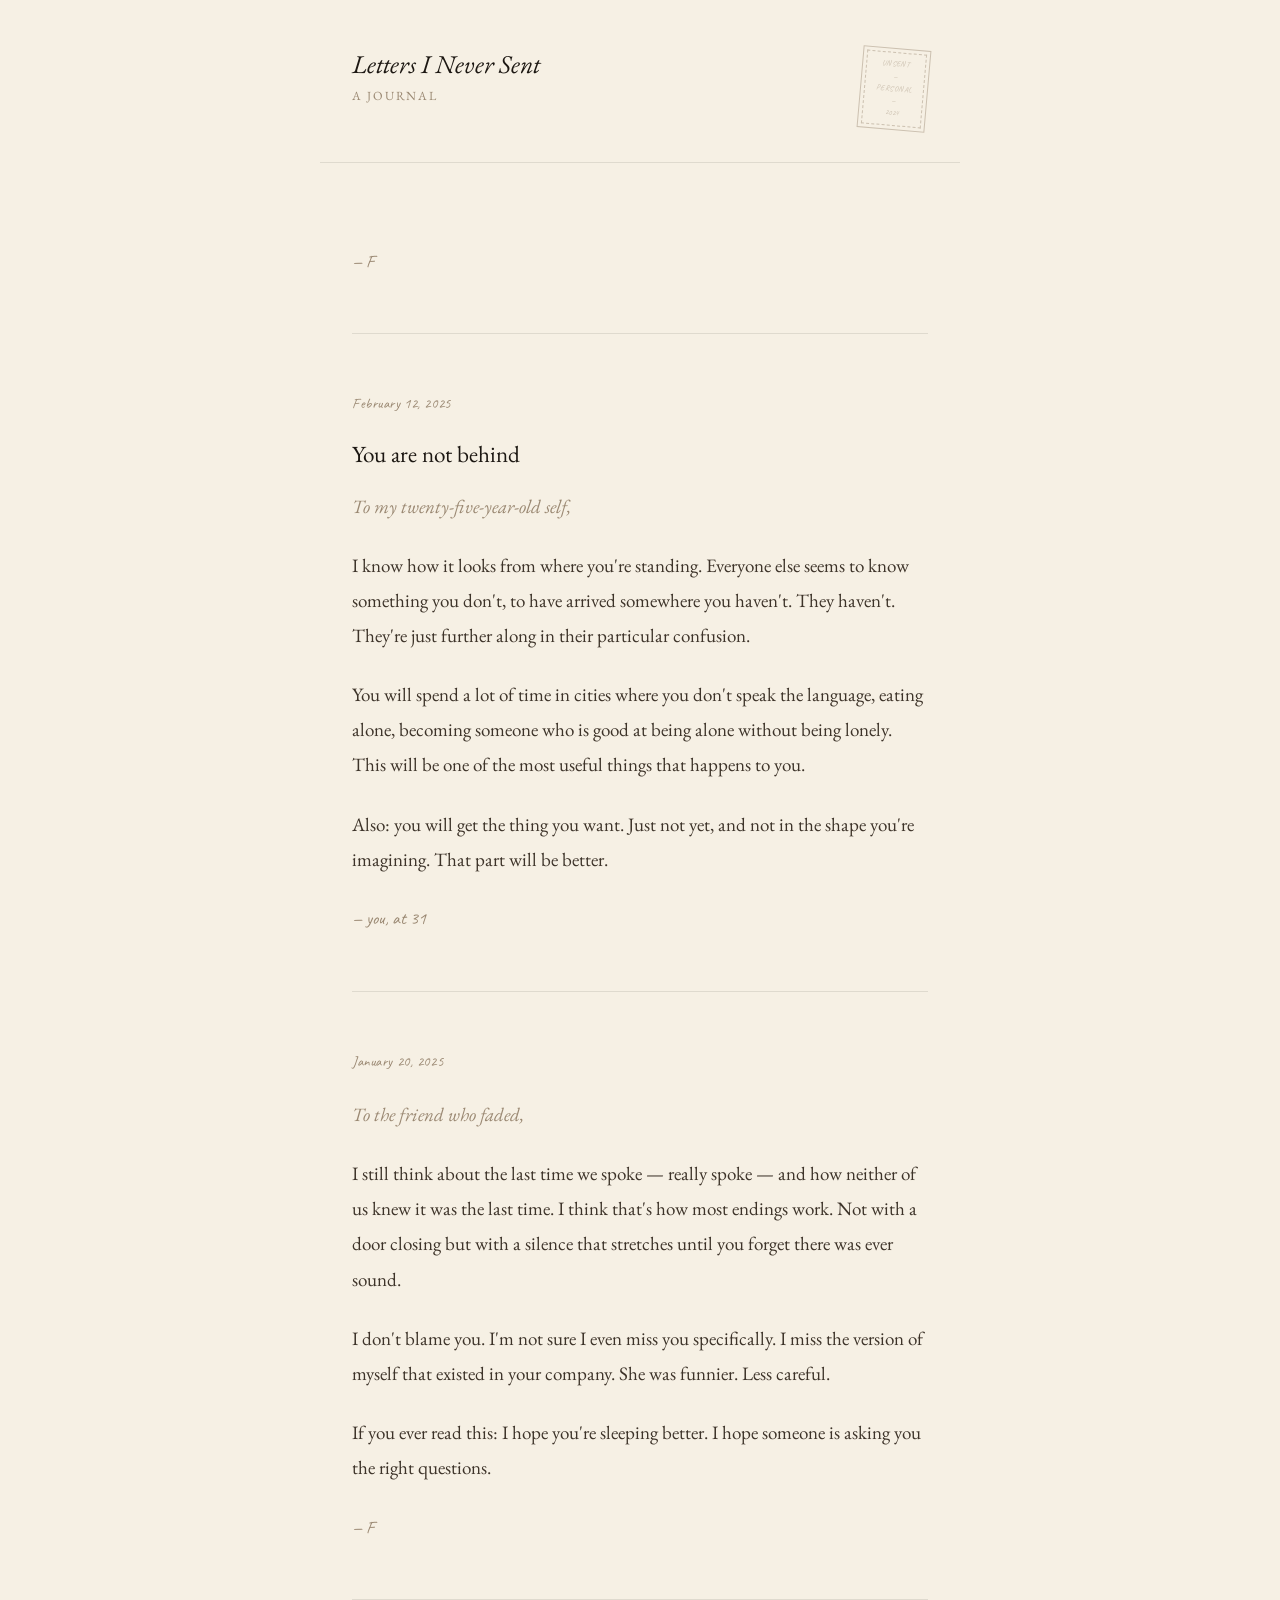
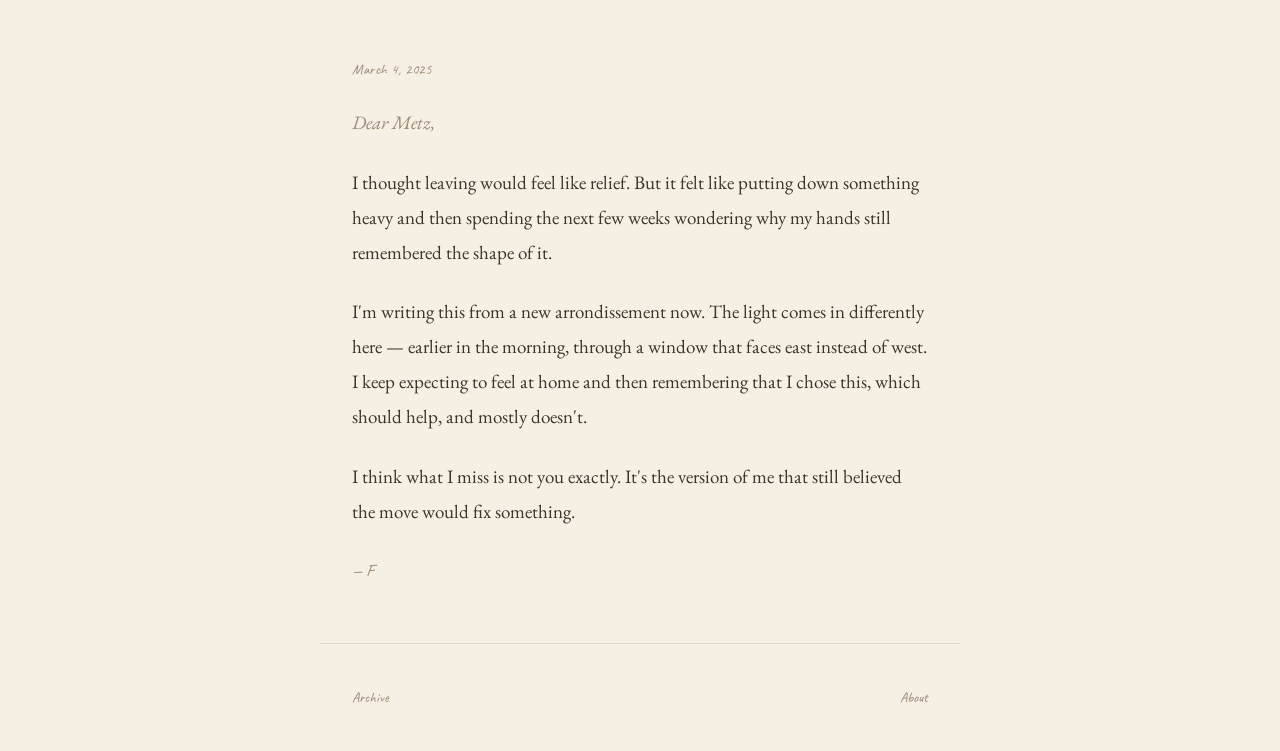
==== index.html @ 896125c0 "Add static landing page for Letters I Never Sent Static HTML/CSS implementation of the journal desig" ====
<!DOCTYPE html>
<html lang="en">
<head>
  <meta charset="UTF-8">
  <meta name="viewport" content="width=device-width, initial-scale=1.0">
  <title>Letters I Never Sent — A Journal</title>
  <link rel="stylesheet" href="style.css">
  <link rel="preconnect" href="https://fonts.googleapis.com">
  <link rel="preconnect" href="https://fonts.gstatic.com" crossorigin>
  <link href="https://fonts.googleapis.com/css2?family=EB+Garamond:ital,wght@0,400;0,500;1,400;1,500&family=Caveat:wght@400;500&display=swap" rel="stylesheet">
</head>
<body>
  <div class="site">

    <!-- Header -->
    <header class="site-header">
      <div class="header-inner">
        <div class="site-branding">
          <h1 class="site-title">Letters I Never Sent</h1>
          <p class="site-description">A Journal</p>
        </div>
        <div class="stamp" aria-hidden="true">
          <div class="stamp-inner">unsent<br>&#8212;<br>personal<br>&#8212;<br>2024</div>
        </div>
      </div>
    </header>

    <!-- Letters -->
    <main class="site-main">

      <!-- Letter 1: "— F" signature only (top of page) -->
      <article class="letter">
        <div class="letter-body">
          <p><span class="letter-sign">&mdash; F</span></p>
        </div>
      </article>

      <!-- Letter 2: You are not behind -->
      <article class="letter">
        <span class="letter-date">February 12, 2025</span>
        <h2 class="letter-title">You are not behind</h2>
        <div class="letter-body">
          <p><em>To my twenty-five-year-old self,</em></p>
          <p>I know how it looks from where you're standing. Everyone else seems to know something you don't, to have arrived somewhere you haven't. They haven't. They're just further along in their particular confusion.</p>
          <p>You will spend a lot of time in cities where you don't speak the language, eating alone, becoming someone who is good at being alone without being lonely. This will be one of the most useful things that happens to you.</p>
          <p>Also: you will get the thing you want. Just not yet, and not in the shape you're imagining. That part will be better.</p>
          <p><span class="letter-sign">&mdash; you, at 31</span></p>
        </div>
      </article>

      <!-- Letter 3: To the friend who faded -->
      <article class="letter">
        <span class="letter-date">January 20, 2025</span>
        <div class="letter-body">
          <p><em>To the friend who faded,</em></p>
          <p>I still think about the last time we spoke — really spoke — and how neither of us knew it was the last time. I think that's how most endings work. Not with a door closing but with a silence that stretches until you forget there was ever sound.</p>
          <p>I don't blame you. I'm not sure I even miss you specifically. I miss the version of myself that existed in your company. She was funnier. Less careful.</p>
          <p>If you ever read this: I hope you're sleeping better. I hope someone is asking you the right questions.</p>
          <p><span class="letter-sign">&mdash; F</span></p>
        </div>
      </article>

      <!-- Letter 4: Dear Metz -->
      <article class="letter">
        <span class="letter-date">March 4, 2025</span>
        <div class="letter-body">
          <p><em>Dear Metz,</em></p>
          <p>I thought leaving would feel like relief. But it felt like putting down something heavy and then spending the next few weeks wondering why my hands still remembered the shape of it.</p>
          <p>I'm writing this from a new arrondissement now. The light comes in differently here — earlier in the morning, through a window that faces east instead of west. I keep expecting to feel at home and then remembering that I chose this, which should help, and mostly doesn't.</p>
          <p>I think what I miss is not you exactly. It's the version of me that still believed the move would fix something.</p>
          <p><span class="letter-sign">&mdash; F</span></p>
        </div>
      </article>

    </main>

    <!-- Footer -->
    <footer class="site-footer">
      <a href="#">Archive</a>
      <a href="#">About</a>
    </footer>

  </div>
</body>
</html>
---- style.css ----
/* ==========================================================================
   Letters I Never Sent — Stylesheet
   ========================================================================== */

/* Reset */
*, *::before, *::after {
  margin: 0;
  padding: 0;
  box-sizing: border-box;
}

/* Base */
body {
  font-family: "EB Garamond", Georgia, serif;
  font-size: 19px;
  line-height: 1.85;
  color: #3d3329;
  background: #f6f0e4;
  -webkit-font-smoothing: antialiased;
  -moz-osx-font-smoothing: grayscale;
}

/* Site wrapper */
.site {
  background: #f6f0e4;
  min-height: 100vh;
  display: flex;
  flex-direction: column;
}

/* ==========================================================================
   Header
   ========================================================================== */

.site-header {
  max-width: 640px;
  width: 100%;
  margin: 0 auto;
  padding: 3rem 2rem 2rem;
  border-bottom: 1px solid rgba(28, 23, 18, 0.10);
}

.header-inner {
  display: flex;
  justify-content: space-between;
  align-items: flex-start;
}

.site-branding {
  flex: 1;
}

.site-title {
  font-family: "EB Garamond", Georgia, serif;
  font-style: italic;
  font-size: 1.6rem;
  font-weight: 400;
  color: #1c1712;
  line-height: 1.3;
}

.site-title a {
  color: inherit;
  text-decoration: none;
}

.site-description {
  font-family: "EB Garamond", Georgia, serif;
  font-size: 0.78rem;
  letter-spacing: 0.14em;
  text-transform: uppercase;
  color: #9a8872;
  font-style: normal;
  margin-top: 0.2rem;
}

/* Stamp */
.stamp {
  width: 68px;
  height: 82px;
  border: 1.5px solid #9a8872;
  display: flex;
  align-items: center;
  justify-content: center;
  opacity: 0.45;
  transform: rotate(5deg);
  position: relative;
  flex-shrink: 0;
  margin-left: 2rem;
}

.stamp::before {
  content: "";
  position: absolute;
  inset: 3px;
  border: 1px dashed #9a8872;
}

.stamp-inner {
  font-family: "Caveat", cursive;
  font-size: 0.48rem;
  text-align: center;
  color: #9a8872;
  line-height: 1.6;
  letter-spacing: 0.06em;
  text-transform: uppercase;
  z-index: 1;
}

/* ==========================================================================
   Main Content
   ========================================================================== */

.site-main {
  max-width: 640px;
  width: 100%;
  margin: 0 auto;
  padding: 0 2rem;
  flex: 1;
}

/* ==========================================================================
   Letter Articles
   ========================================================================== */

.letter {
  padding: 3.5rem 0;
  border-bottom: 1px solid rgba(28, 23, 18, 0.10);
}

.letter:last-of-type {
  border-bottom: none;
}

.letter-date {
  font-family: "Caveat", cursive;
  font-size: 0.9rem;
  color: #9a8872;
  letter-spacing: 0.04em;
  display: block;
  margin-bottom: 1.4rem;
}

.letter-title {
  font-family: "EB Garamond", Georgia, serif;
  font-weight: 400;
  font-size: 1.45rem;
  line-height: 1.3;
  color: #1c1712;
  margin-bottom: 1.2rem;
}

/* Salutation — first paragraph's italic */
.letter-body > p:first-child em {
  color: #9a8872;
}

/* Body paragraphs */
.letter-body p {
  margin-bottom: 1.5rem;
}

.letter-body p:last-child {
  margin-bottom: 0;
}

/* Signature */
.letter-sign {
  font-family: "Caveat", cursive;
  font-size: 1.1rem;
  color: #9a8872;
  margin-top: 1.6rem;
  display: block;
}

/* ==========================================================================
   Footer
   ========================================================================== */

.site-footer {
  max-width: 640px;
  width: 100%;
  margin: 0 auto;
  border-top: 1px solid rgba(28, 23, 18, 0.10);
  padding: 2.5rem 2rem;
  display: flex;
  justify-content: space-between;
}

.site-footer a {
  font-family: "Caveat", cursive;
  font-size: 0.9rem;
  color: #9a8872;
  text-decoration: none;
}

.site-footer a:hover {
  color: #8c4a2f;
}

/* ==========================================================================
   Responsive
   ========================================================================== */

@media (max-width: 480px) {
  body {
    font-size: 17px;
  }

  .site-header,
  .site-main,
  .site-footer {
    padding-left: 1.25rem;
    padding-right: 1.25rem;
  }

  .site-title {
    font-size: 1.35rem;
  }

  .stamp {
    width: 56px;
    height: 68px;
    margin-left: 1rem;
  }

  .stamp-inner {
    font-size: 0.4rem;
  }

  .letter {
    padding: 2.5rem 0;
  }
}
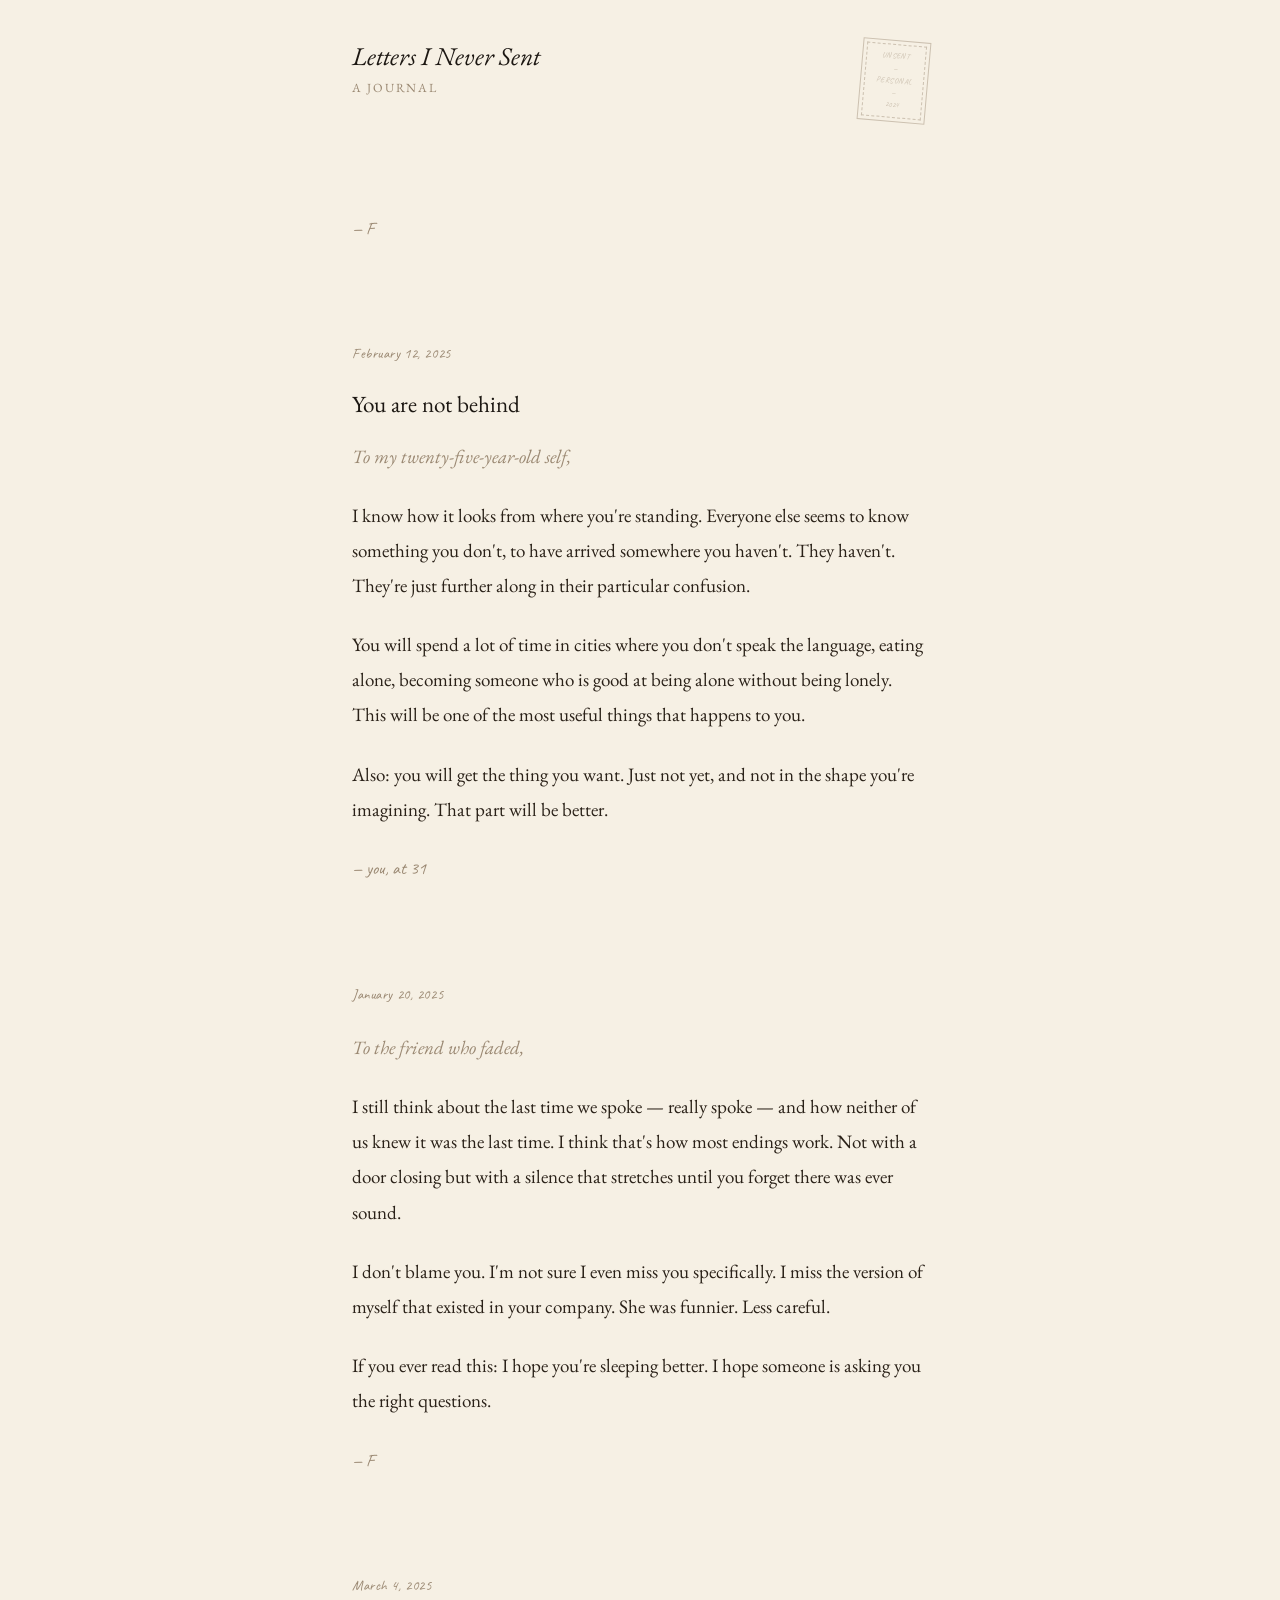
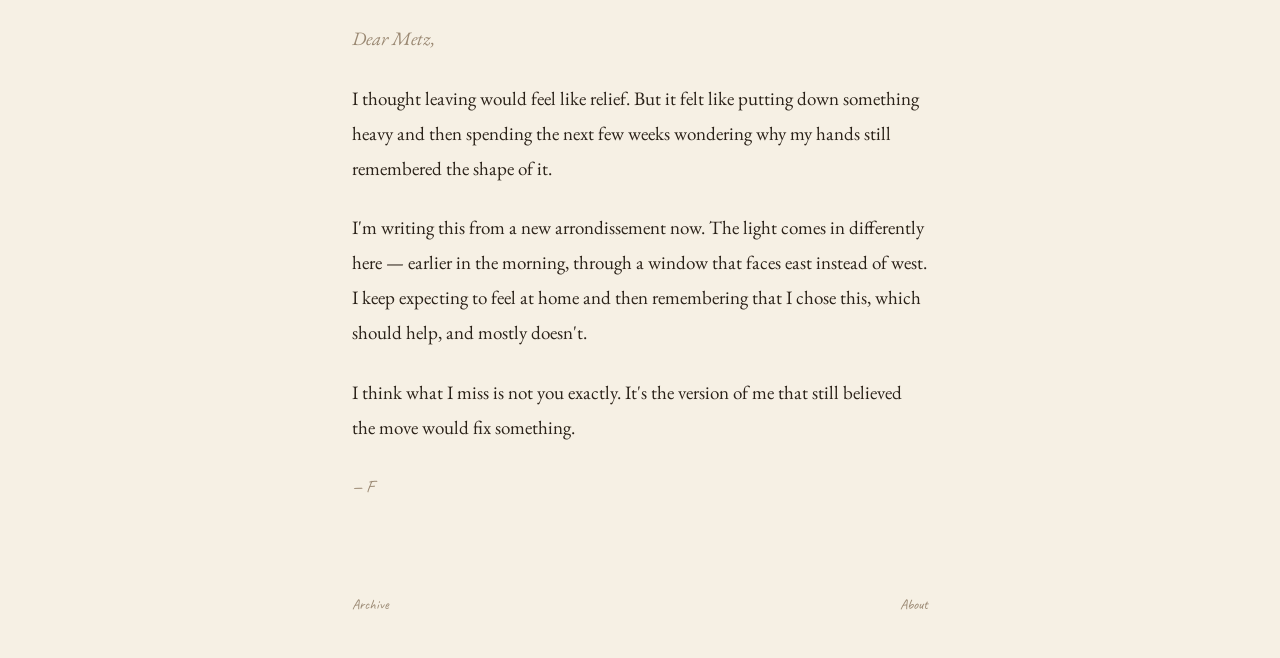
==== commit 9a438823: "Remove divider lines, darken text, tighten header spacing, add archive logic - Remove all horizontal" ====
--- a/index.html
+++ b/index.html
@@ -76,10 +76,13 @@
 
     <!-- Footer -->
     <footer class="site-footer">
-      <a href="#">Archive</a>
+      <a href="archive.html">Archive</a>
       <a href="#">About</a>
     </footer>
 
   </div>
+
+  <!-- Archive logic: hide letters beyond the 10 most recent on the homepage -->
+  <script src="archive.js"></script>
 </body>
 </html>
--- a/style.css
+++ b/style.css
@@ -14,7 +14,7 @@
   font-family: "EB Garamond", Georgia, serif;
   font-size: 19px;
   line-height: 1.85;
-  color: #3d3329;
+  color: #2a2118;
   background: #f6f0e4;
   -webkit-font-smoothing: antialiased;
   -moz-osx-font-smoothing: grayscale;
@@ -36,8 +36,7 @@
   max-width: 640px;
   width: 100%;
   margin: 0 auto;
-  padding: 3rem 2rem 2rem;
-  border-bottom: 1px solid rgba(28, 23, 18, 0.10);
+  padding: 2.5rem 2rem 1rem;
 }
 
 .header-inner {
@@ -124,12 +123,7 @@
    ========================================================================== */
 
 .letter {
-  padding: 3.5rem 0;
-  border-bottom: 1px solid rgba(28, 23, 18, 0.10);
-}
-
-.letter:last-of-type {
-  border-bottom: none;
+  padding: 3rem 0;
 }
 
 .letter-date {
@@ -173,6 +167,29 @@
   display: block;
 }
 
+/* Archive note */
+.archive-note {
+  padding: 2rem 0;
+  text-align: center;
+}
+
+.archive-note a {
+  font-family: "Caveat", cursive;
+  font-size: 1rem;
+  color: #7a6c5a;
+  text-decoration: none;
+}
+
+.archive-note a:hover {
+  color: #8c4a2f;
+}
+
+.archive-empty {
+  padding: 3rem 0;
+  color: #7a6c5a;
+  font-style: italic;
+}
+
 /* ==========================================================================
    Footer
    ========================================================================== */
@@ -181,7 +198,6 @@
   max-width: 640px;
   width: 100%;
   margin: 0 auto;
-  border-top: 1px solid rgba(28, 23, 18, 0.10);
   padding: 2.5rem 2rem;
   display: flex;
   justify-content: space-between;
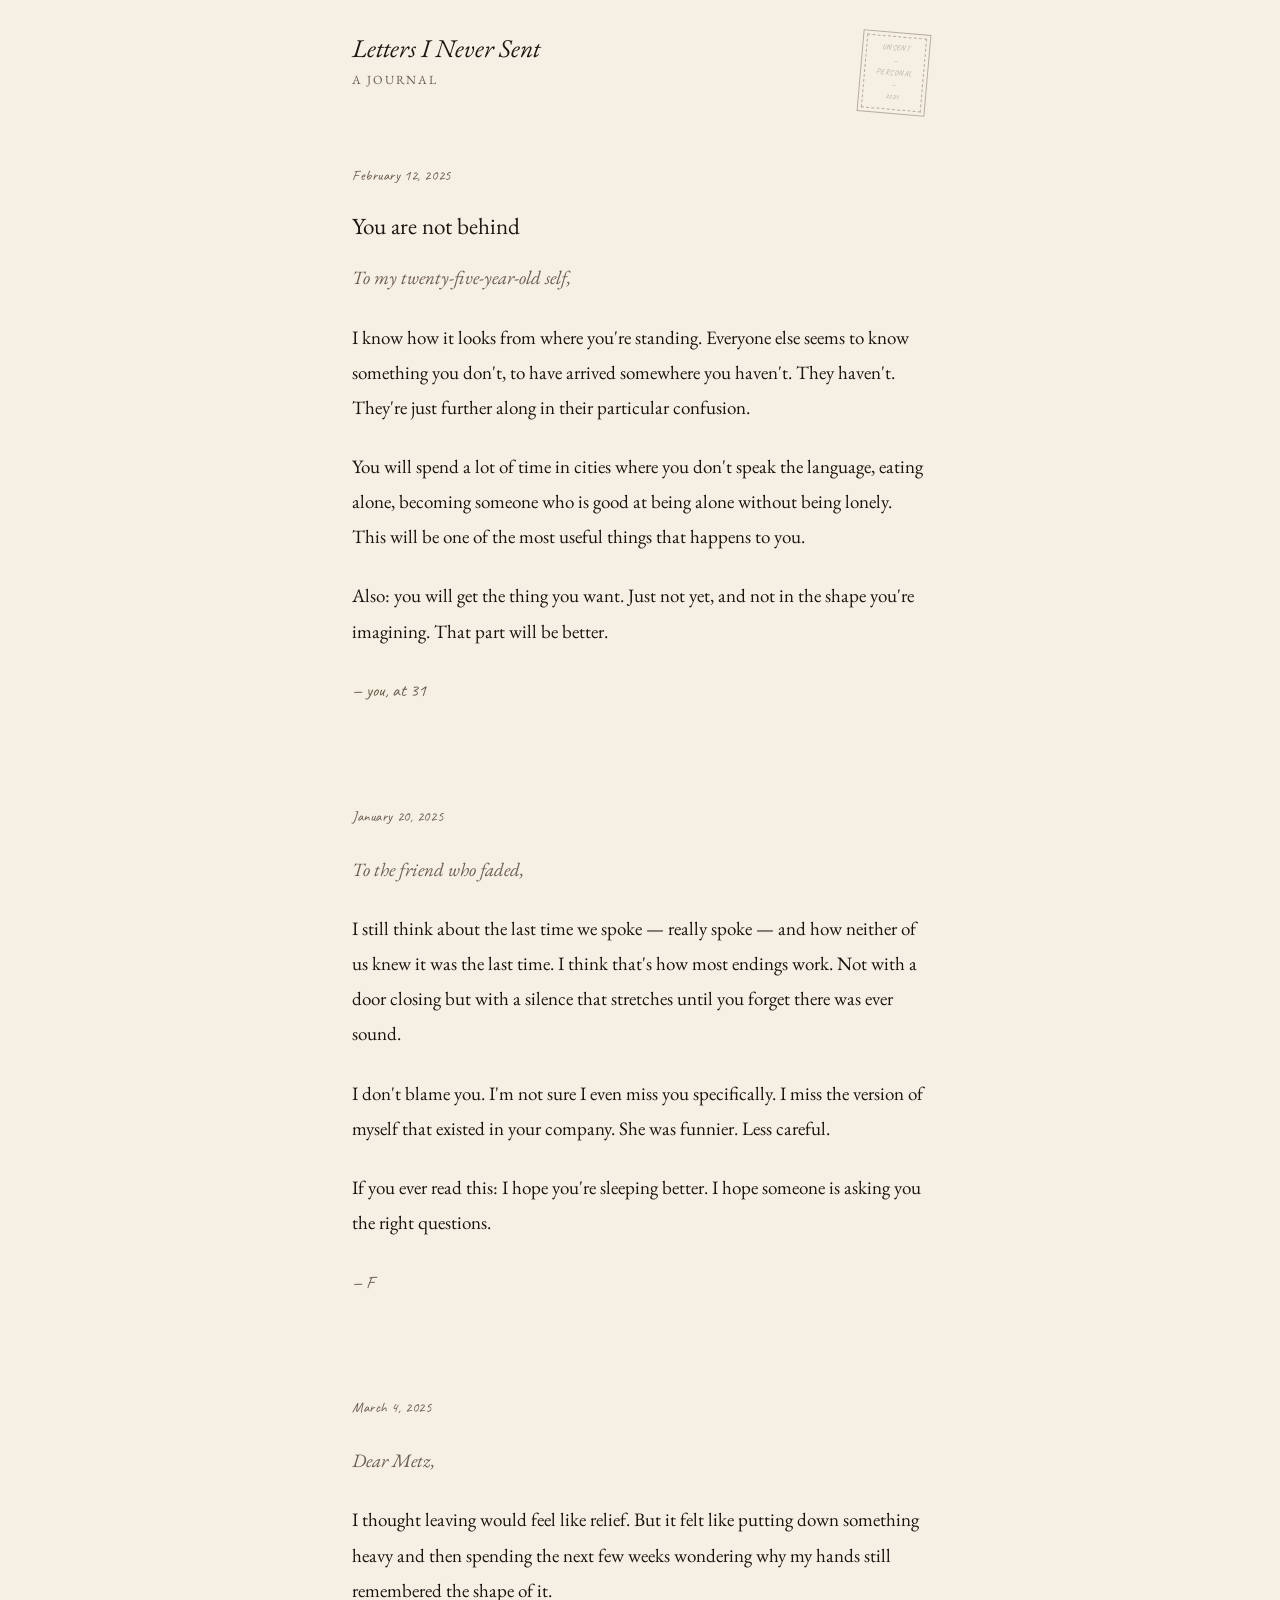
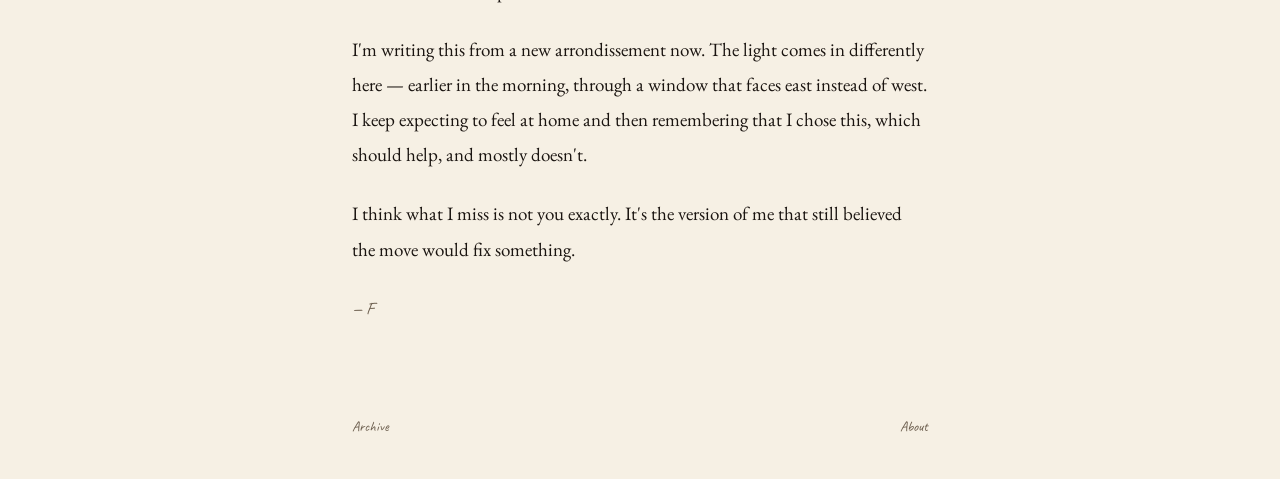
==== commit cbd92df2: "Remove stray '— F' letter, darken all text, tighten header spacing - Remove the standalone '— F' art" ====
--- a/index.html
+++ b/index.html
@@ -28,14 +28,7 @@
     <!-- Letters -->
     <main class="site-main">
 
-      <!-- Letter 1: "— F" signature only (top of page) -->
-      <article class="letter">
-        <div class="letter-body">
-          <p><span class="letter-sign">&mdash; F</span></p>
-        </div>
-      </article>
-
-      <!-- Letter 2: You are not behind -->
+      <!-- Letter: You are not behind -->
       <article class="letter">
         <span class="letter-date">February 12, 2025</span>
         <h2 class="letter-title">You are not behind</h2>
--- a/style.css
+++ b/style.css
@@ -14,7 +14,7 @@
   font-family: "EB Garamond", Georgia, serif;
   font-size: 19px;
   line-height: 1.85;
-  color: #2a2118;
+  color: #1a1410;
   background: #f6f0e4;
   -webkit-font-smoothing: antialiased;
   -moz-osx-font-smoothing: grayscale;
@@ -36,7 +36,7 @@
   max-width: 640px;
   width: 100%;
   margin: 0 auto;
-  padding: 2.5rem 2rem 1rem;
+  padding: 2rem 2rem 0;
 }
 
 .header-inner {
@@ -68,7 +68,7 @@
   font-size: 0.78rem;
   letter-spacing: 0.14em;
   text-transform: uppercase;
-  color: #9a8872;
+  color: #6b5d4d;
   font-style: normal;
   margin-top: 0.2rem;
 }
@@ -77,7 +77,7 @@
 .stamp {
   width: 68px;
   height: 82px;
-  border: 1.5px solid #9a8872;
+  border: 1.5px solid #6b5d4d;
   display: flex;
   align-items: center;
   justify-content: center;
@@ -92,14 +92,14 @@
   content: "";
   position: absolute;
   inset: 3px;
-  border: 1px dashed #9a8872;
+  border: 1px dashed #6b5d4d;
 }
 
 .stamp-inner {
   font-family: "Caveat", cursive;
   font-size: 0.48rem;
   text-align: center;
-  color: #9a8872;
+  color: #6b5d4d;
   line-height: 1.6;
   letter-spacing: 0.06em;
   text-transform: uppercase;
@@ -129,7 +129,7 @@
 .letter-date {
   font-family: "Caveat", cursive;
   font-size: 0.9rem;
-  color: #9a8872;
+  color: #6b5d4d;
   letter-spacing: 0.04em;
   display: block;
   margin-bottom: 1.4rem;
@@ -146,7 +146,7 @@
 
 /* Salutation — first paragraph's italic */
 .letter-body > p:first-child em {
-  color: #9a8872;
+  color: #6b5d4d;
 }
 
 /* Body paragraphs */
@@ -162,7 +162,7 @@
 .letter-sign {
   font-family: "Caveat", cursive;
   font-size: 1.1rem;
-  color: #9a8872;
+  color: #6b5d4d;
   margin-top: 1.6rem;
   display: block;
 }
@@ -176,7 +176,7 @@
 .archive-note a {
   font-family: "Caveat", cursive;
   font-size: 1rem;
-  color: #7a6c5a;
+  color: #5a4e3f;
   text-decoration: none;
 }
 
@@ -186,7 +186,7 @@
 
 .archive-empty {
   padding: 3rem 0;
-  color: #7a6c5a;
+  color: #5a4e3f;
   font-style: italic;
 }
 
@@ -206,7 +206,7 @@
 .site-footer a {
   font-family: "Caveat", cursive;
   font-size: 0.9rem;
-  color: #9a8872;
+  color: #6b5d4d;
   text-decoration: none;
 }
 
